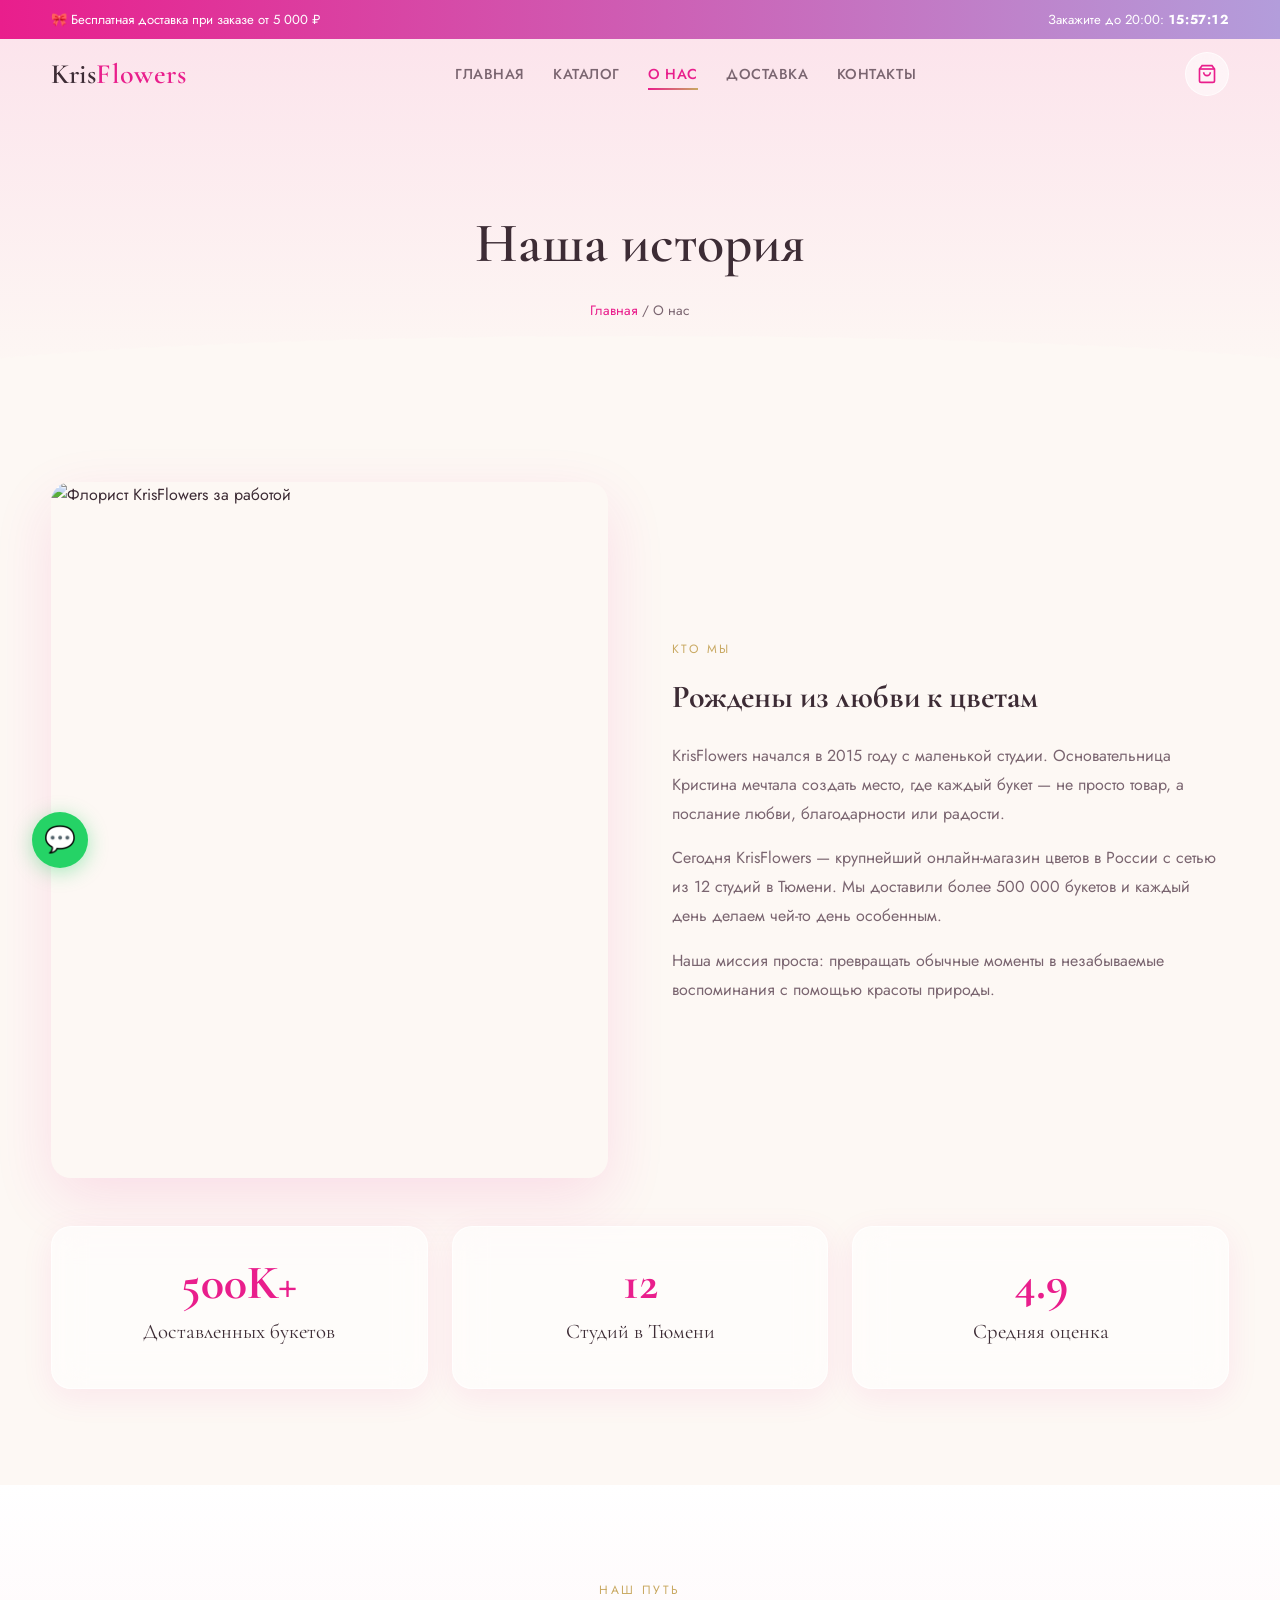
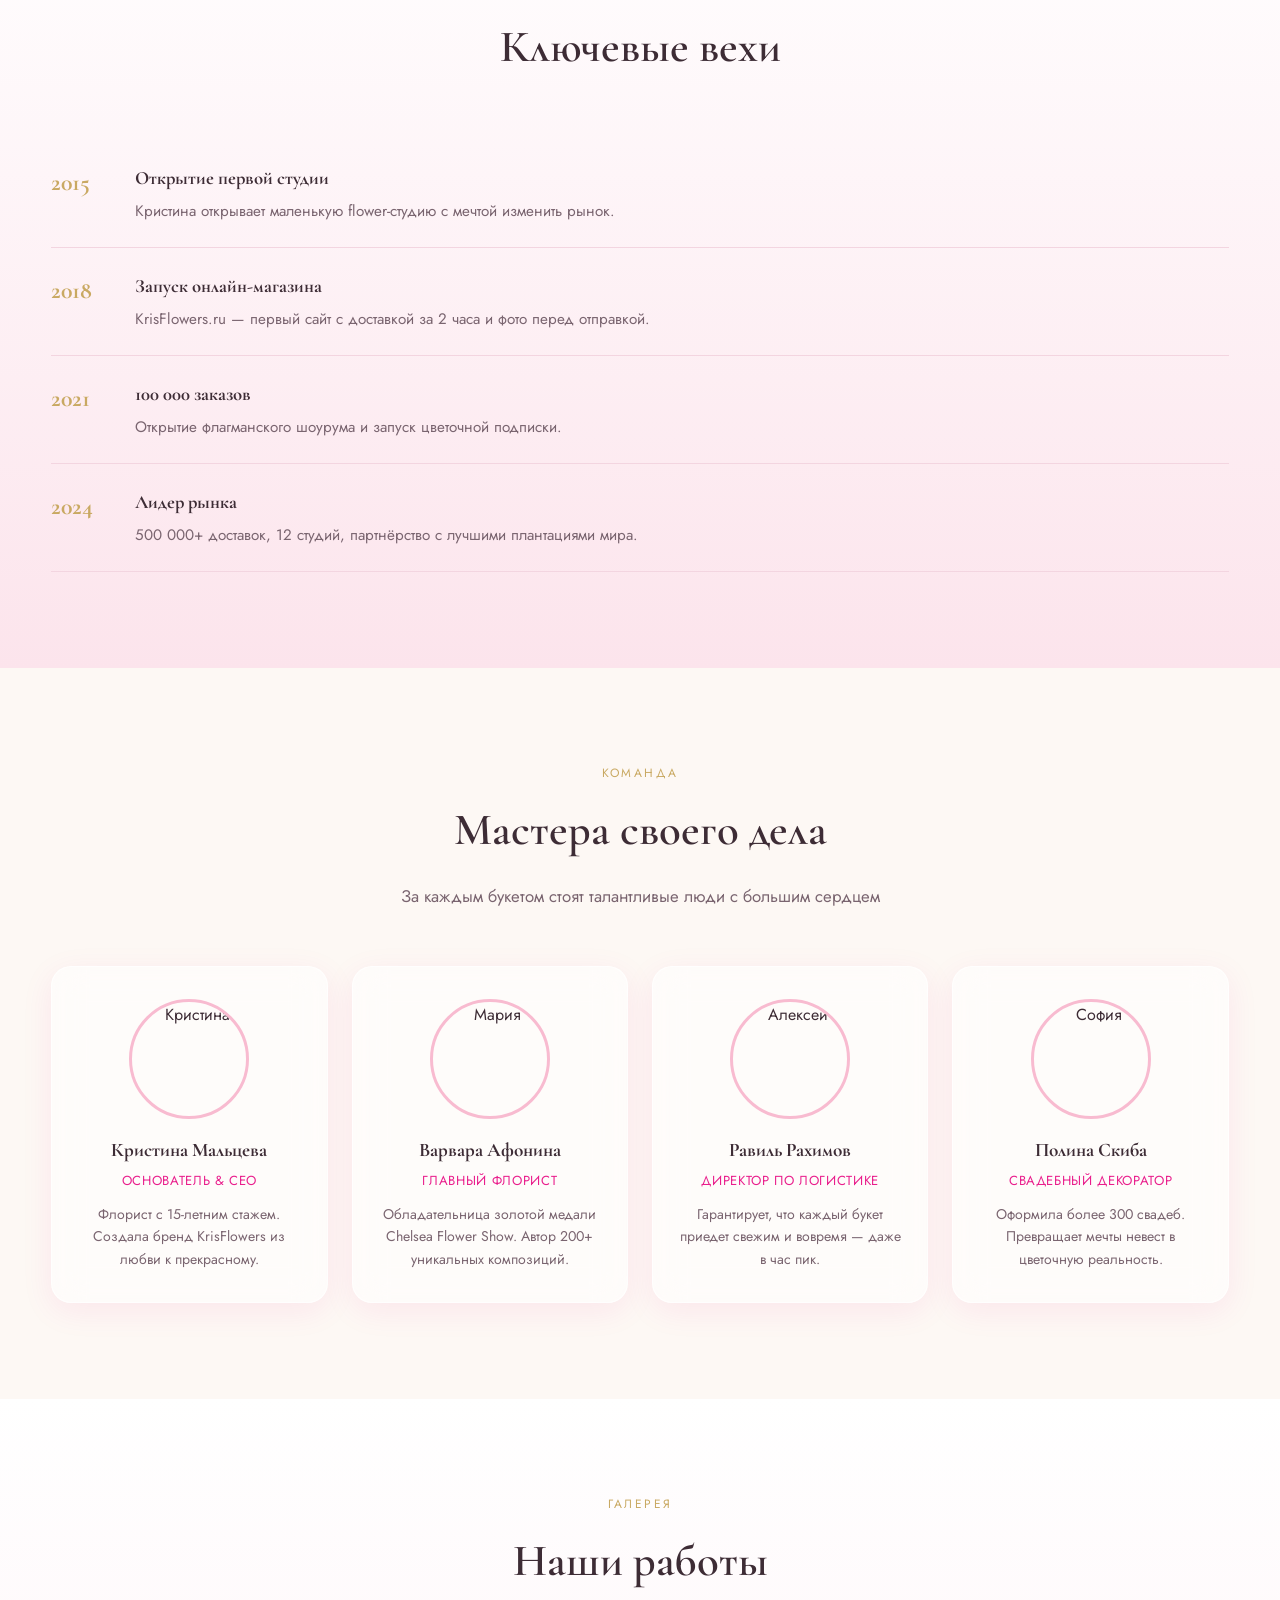
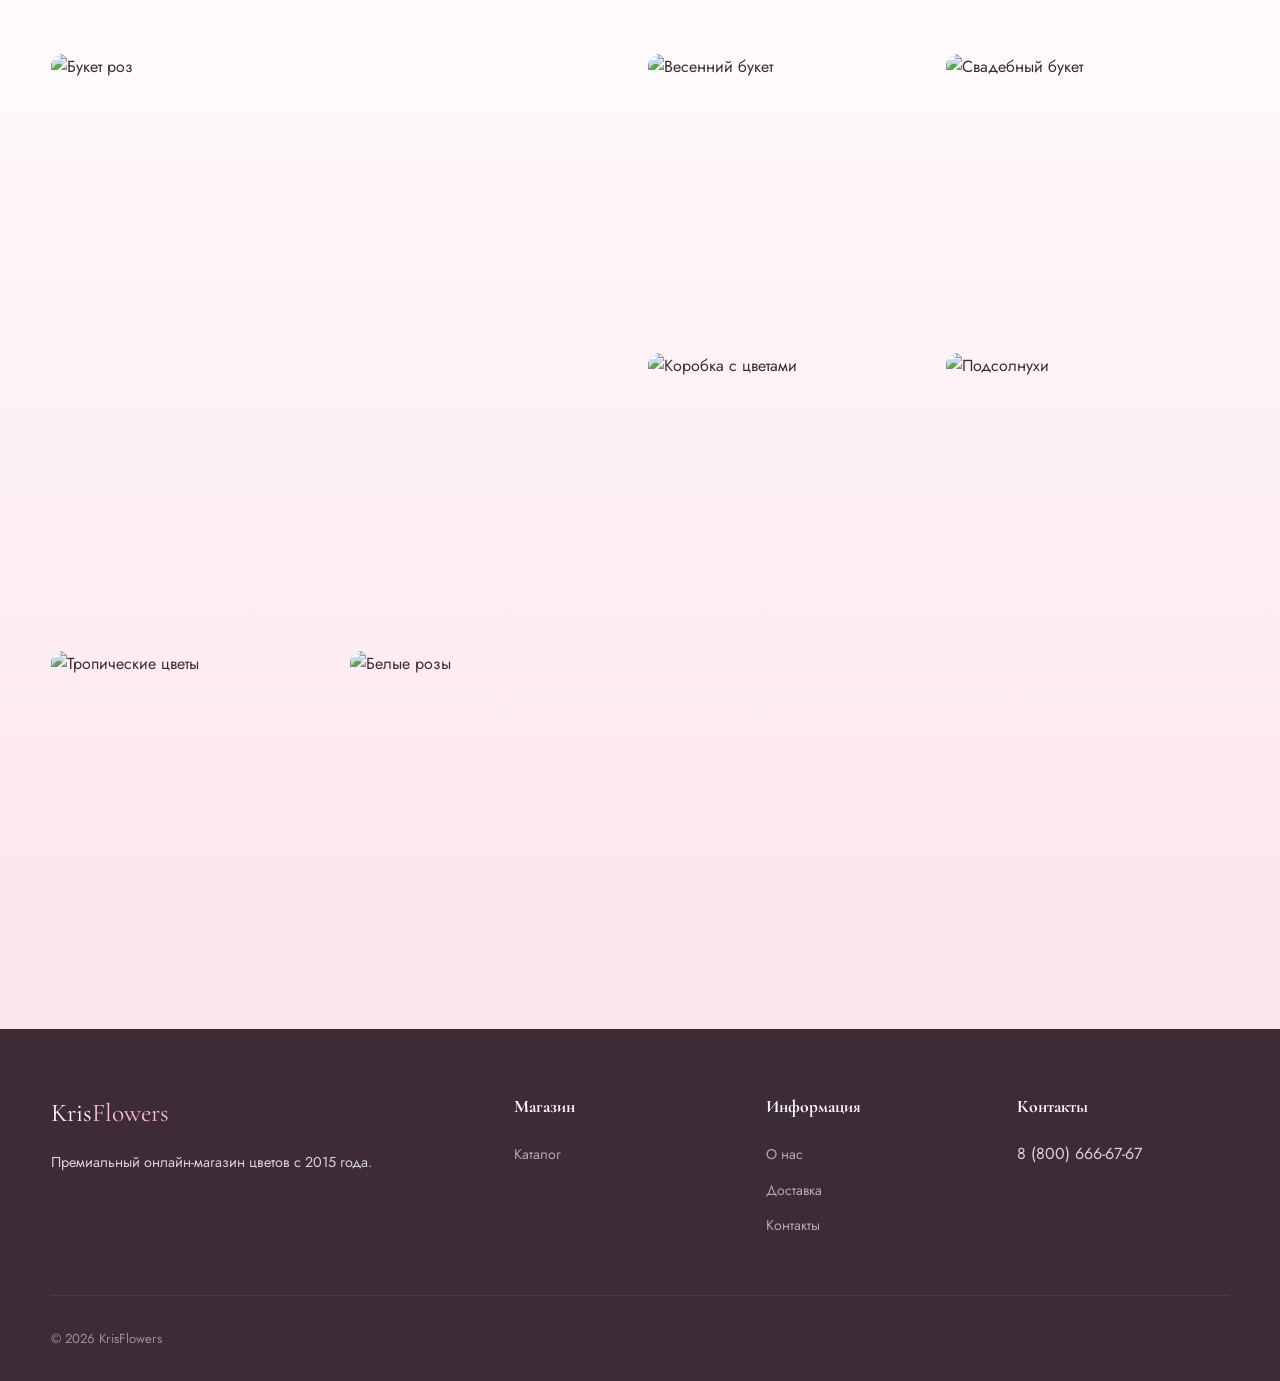
==== about.html @ a966c944 "Add files via upload" ====
<!DOCTYPE html>
<html lang="ru">
<head>
  <meta charset="UTF-8">
  <meta name="viewport" content="width=device-width, initial-scale=1.0">
  <meta name="description" content="О компании KrisFlowers — история, команда флористов, ценности. Лидер рынка цветов с 2015 года.">
  <title>О нас — KrisFlowers</title>
  <link rel="stylesheet" href="css/style.css">
  <link rel="stylesheet" href="css/responsive.css">
  <link rel="stylesheet" href="css/extras.css">
</head>
<body>

  <div class="announcement">
    <div class="container announcement__inner">
      <span>🎀 Бесплатная доставка при заказе от 5 000 ₽</span>
      <span class="announcement__timer">Закажите до 20:00: <strong class="delivery-countdown">--:--:--</strong></span>
    </div>
  </div>

  <header class="header">
    <div class="container header__inner">
      <a href="index.html" class="logo">Kris<span>Flowers</span></a>
      <nav class="nav">
        <a href="index.html" class="nav__link">Главная</a>
        <a href="catalog.html" class="nav__link">Каталог</a>
        <a href="about.html" class="nav__link active">О нас</a>
        <a href="delivery.html" class="nav__link">Доставка</a>
        <a href="contacts.html" class="nav__link">Контакты</a>
      </nav>
      <div class="header__actions">
        <a href="cart.html" class="cart-btn" aria-label="Корзина">
          <svg viewBox="0 0 24 24" stroke-width="2"><path d="M6 2L3 6v14a2 2 0 002 2h14a2 2 0 002-2V6l-3-4z"/><line x1="3" y1="6" x2="21" y2="6"/><path d="M16 10a4 4 0 01-8 0"/></svg>
          <span class="cart-badge" style="display:none">0</span>
        </a>
        <button class="burger" aria-label="Меню"><span></span><span></span><span></span></button>
      </div>
    </div>
  </header>
  <div class="nav-overlay"></div>

  <section class="page-hero">
    <div class="container">
      <h1 class="page-hero__title">Наша история</h1>
      <p class="page-hero__breadcrumb"><a href="index.html">Главная</a> / О нас</p>
    </div>
  </section>

  <section class="section">
    <div class="container">
      <div class="about-grid">
        <div class="about-img reveal">
          <img src="https://images.unsplash.com/photo-1563241527-3004b7be0ffd?w=700&q=80" alt="Флорист KrisFlowers за работой">
        </div>
        <div class="about-text reveal">
          <div class="section__tag">Кто мы</div>
          <h2>Рождены из любви к цветам</h2>
          <p>KrisFlowers начался в 2015 году с маленькой студии. Основательница Кристина мечтала создать место, где каждый букет — не просто товар, а послание любви, благодарности или радости.</p>
          <p>Сегодня KrisFlowers — крупнейший онлайн-магазин цветов в России с сетью из 12 студий в Тюмени. Мы доставили более 500 000 букетов и каждый день делаем чей-то день особенным.</p>
          <p>Наша миссия проста: превращать обычные моменты в незабываемые воспоминания с помощью красоты природы.</p>
        </div>
      </div>

      <div class="values-grid reveal">
        <div class="glass-card value-card">
          <div class="value-card__num">500K+</div>
          <div class="feature-card__title">Доставленных букетов</div>
        </div>
        <div class="glass-card value-card">
          <div class="value-card__num">12</div>
          <div class="feature-card__title">Студий в Тюмени</div>
        </div>
        <div class="glass-card value-card">
          <div class="value-card__num">4.9</div>
          <div class="feature-card__title">Средняя оценка</div>
        </div>
      </div>
    </div>
  </section>

  <section class="section section--alt">
    <div class="container">
      <div class="section__header reveal">
        <div class="section__tag">Наш путь</div>
        <h2 class="section__title">Ключевые вехи</h2>
      </div>
      <div class="timeline reveal">
        <div class="timeline__item">
          <div class="timeline__year">2015</div>
          <div>
            <h3 style="font-family:var(--font-display);margin-bottom:0.3rem">Открытие первой студии</h3>
            <p style="color:var(--text-muted);font-size:0.95rem">Кристина открывает маленькую flower-студию с мечтой изменить рынок.</p>
          </div>
        </div>
        <div class="timeline__item">
          <div class="timeline__year">2018</div>
          <div>
            <h3 style="font-family:var(--font-display);margin-bottom:0.3rem">Запуск онлайн-магазина</h3>
            <p style="color:var(--text-muted);font-size:0.95rem">KrisFlowers.ru — первый сайт с доставкой за 2 часа и фото перед отправкой.</p>
          </div>
        </div>
        <div class="timeline__item">
          <div class="timeline__year">2021</div>
          <div>
            <h3 style="font-family:var(--font-display);margin-bottom:0.3rem">100 000 заказов</h3>
            <p style="color:var(--text-muted);font-size:0.95rem">Открытие флагманского шоурума и запуск цветочной подписки.</p>
          </div>
        </div>
        <div class="timeline__item">
          <div class="timeline__year">2024</div>
          <div>
            <h3 style="font-family:var(--font-display);margin-bottom:0.3rem">Лидер рынка</h3>
            <p style="color:var(--text-muted);font-size:0.95rem">500 000+ доставок, 12 студий, партнёрство с лучшими плантациями мира.</p>
          </div>
        </div>
      </div>
    </div>
  </section>

  <section class="section">
    <div class="container">
      <div class="section__header reveal">
        <div class="section__tag">Команда</div>
        <h2 class="section__title">Мастера своего дела</h2>
        <p class="section__desc">За каждым букетом стоят талантливые люди с большим сердцем</p>
      </div>
      <div class="team-grid">
        <div class="glass-card team-card reveal">
          <img class="team-card__photo" src="https://images.unsplash.com/photo-1580489944761-15a19d654956?w=200&q=80" alt="Кристина">
          <h3 class="team-card__name">Кристина Мальцева</h3>
          <div class="team-card__role">Основатель & CEO</div>
          <p class="team-card__bio">Флорист с 15-летним стажем. Создала бренд KrisFlowers из любви к прекрасному.</p>
        </div>
        <div class="glass-card team-card reveal reveal-delay-1">
          <img class="team-card__photo" src="https://images.unsplash.com/photo-1573496359142-b8d87734a5a2?w=200&q=80" alt="Мария">
          <h3 class="team-card__name">Варвара Афонина</h3>
          <div class="team-card__role">Главный флорист</div>
          <p class="team-card__bio">Обладательница золотой медали Chelsea Flower Show. Автор 200+ уникальных композиций.</p>
        </div>
        <div class="glass-card team-card reveal reveal-delay-2">
          <img class="team-card__photo" src="https://images.unsplash.com/photo-1472099645785-5658abf4ff4e?w=200&q=80" alt="Алексей">
          <h3 class="team-card__name">Равиль Рахимов</h3>
          <div class="team-card__role">Директор по логистике</div>
          <p class="team-card__bio">Гарантирует, что каждый букет приедет свежим и вовремя — даже в час пик.</p>
        </div>
        <div class="glass-card team-card reveal reveal-delay-3">
          <img class="team-card__photo" src="https://images.unsplash.com/photo-1544005313-94ddf0286df2?w=200&q=80" alt="София">
          <h3 class="team-card__name">Полина Скиба</h3>
          <div class="team-card__role">Свадебный декоратор</div>
          <p class="team-card__bio">Оформила более 300 свадеб. Превращает мечты невест в цветочную реальность.</p>
        </div>
      </div>
    </div>
  </section>

  <section class="section section--alt">
    <div class="container">
      <div class="section__header reveal">
        <div class="section__tag">Галерея</div>
        <h2 class="section__title">Наши работы</h2>
      </div>
      <div class="gallery-grid reveal">
        <img src="https://images.unsplash.com/photo-1518895949257-7621c3c786d7?w=600&q=80" alt="Букет роз">
        <img src="https://images.unsplash.com/photo-1490750967868-88aa4486c946?w=400&q=80" alt="Весенний букет">
        <img src="https://images.unsplash.com/photo-1526047932273-341f2a7631f9?w=400&q=80" alt="Свадебный букет">
        <img src="https://images.unsplash.com/photo-1582794543139-344688ee618?w=400&q=80" alt="Коробка с цветами">
        <img src="https://images.unsplash.com/photo-1455659817273-f96807779a8a?w=400&q=80" alt="Подсолнухи">
        <img src="https://images.unsplash.com/photo-15086165123-006137e3d715?w=400&q=80" alt="Тропические цветы">
        <img src="https://images.unsplash.com/photo-1487073188919-f3bca44ee1f9?w=400&q=80" alt="Белые розы">
      </div>
    </div>
  </section>

  <footer class="footer">
    <div class="container">
      <div class="footer__grid">
        <div>
          <div class="footer__logo">Kris<span>Flowers</span></div>
          <p class="footer__desc">Премиальный онлайн-магазин цветов с 2015 года.</p>
        </div>
        <div>
          <h4 class="footer__title">Магазин</h4>
          <ul class="footer__links">
            <li><a href="catalog.html">Каталог</a></li>
          </ul>
        </div>
        <div>
          <h4 class="footer__title">Информация</h4>
          <ul class="footer__links">
            <li><a href="about.html">О нас</a></li>
            <li><a href="delivery.html">Доставка</a></li>
            <li><a href="contacts.html">Контакты</a></li>
          </ul>
        </div>
        <div>
          <h4 class="footer__title">Контакты</h4>
          <ul class="footer__links">
            <li>8 (800) 666-67-67</li>
          </ul>
        </div>
      </div>
      <div class="footer__bottom">
        <span>© 2026 KrisFlowers</span>
      </div>
    </div>
  </footer>

  <a href="https://wa.me/78005553535" class="whatsapp-float" aria-label="WhatsApp">💬</a>

  <script src="js/products.js"></script>
  <script src="js/main.js"></script>
</body>
</html>
---- css/style.css ----
/* KrisFlowers — Luxury Flower Boutique */
@import url('https://fonts.googleapis.com/css2?family=Cormorant+Garamond:ital,wght@0,400;0,500;0,600;0,700;1,400&family=Jost:wght@300;400;500;600&display=swap');

:root {
  --pink-soft: #fce4ec;
  --pink: #f8bbd0;
  --pink-deep: #e91e8c;
  --pink-muted: #f3d5e0;
  --cream: #fdf8f4;
  --white: #ffffff;
  --lilac: #e8dff5;
  --lilac-deep: #b39ddb;
  --gold: #c9a962;
  --gold-light: #e8d5a3;
  --text: #3d2c35;
  --text-muted: #7a6570;
  --glass: rgba(255, 255, 255, 0.55);
  --glass-border: rgba(255, 255, 255, 0.7);
  --shadow: 0 8px 32px rgba(233, 30, 140, 0.08);
  --shadow-lg: 0 20px 60px rgba(233, 30, 140, 0.12);
  --radius: 20px;
  --radius-sm: 12px;
  --transition: 0.4s cubic-bezier(0.4, 0, 0.2, 1);
  --font-display: 'Cormorant Garamond', Georgia, serif;
  --font-body: 'Jost', sans-serif;
}

*, *::before, *::after { box-sizing: border-box; margin: 0; padding: 0; }

html {
  scroll-behavior: smooth;
  font-size: 16px;
}

body {
  font-family: var(--font-body);
  color: var(--text);
  background: var(--cream);
  line-height: 1.6;
  overflow-x: hidden;
}

img { max-width: 100%; display: block; }
a { text-decoration: none; color: inherit; transition: color var(--transition); }
ul { list-style: none; }
button, input, select, textarea { font-family: inherit; }

.container {
  width: min(1200px, 92vw);
  margin: 0 auto;
}

/* ── Header ── */
.header {
  position: fixed;
  top: 0; left: 0; right: 0;
  z-index: 1000;
  padding: 1rem 0;
  transition: background var(--transition), box-shadow var(--transition), padding var(--transition);
}

.header.scrolled {
  background: rgba(253, 248, 244, 0.92);
  backdrop-filter: blur(20px);
  box-shadow: var(--shadow);
  padding: 0.6rem 0;
}

.header__inner {
  display: flex;
  align-items: center;
  justify-content: space-between;
  gap: 2rem;
}

.logo {
  font-family: var(--font-display);
  font-size: 1.75rem;
  font-weight: 600;
  letter-spacing: 0.02em;
  color: var(--text);
}

.logo span { color: var(--pink-deep); }

.nav { display: flex; align-items: center; gap: 1.75rem; }

.nav__link {
  font-size: 0.9rem;
  font-weight: 500;
  letter-spacing: 0.04em;
  text-transform: uppercase;
  color: var(--text-muted);
  position: relative;
}

.nav__link::after {
  content: '';
  position: absolute;
  bottom: -4px; left: 0;
  width: 0; height: 2px;
  background: linear-gradient(90deg, var(--pink-deep), var(--gold));
  transition: width var(--transition);
}

.nav__link:hover,
.nav__link.active { color: var(--pink-deep); }
.nav__link:hover::after,
.nav__link.active::after { width: 100%; }

.header__actions { display: flex; align-items: center; gap: 1rem; }

.cart-btn {
  position: relative;
  background: var(--glass);
  border: 1px solid var(--glass-border);
  border-radius: 50%;
  width: 44px; height: 44px;
  display: flex; align-items: center; justify-content: center;
  cursor: pointer;
  backdrop-filter: blur(10px);
  transition: transform var(--transition), box-shadow var(--transition);
}

.cart-btn:hover { transform: scale(1.08); box-shadow: var(--shadow); }

.cart-btn svg { width: 20px; height: 20px; stroke: var(--pink-deep); fill: none; }

.cart-badge {
  position: absolute;
  top: -4px; right: -4px;
  background: linear-gradient(135deg, var(--pink-deep), var(--lilac-deep));
  color: white;
  font-size: 0.65rem;
  font-weight: 600;
  width: 18px; height: 18px;
  border-radius: 50%;
  display: flex; align-items: center; justify-content: center;
}

.burger {
  display: none;
  flex-direction: column;
  gap: 5px;
  background: none;
  border: none;
  cursor: pointer;
  padding: 4px;
}

.burger span {
  display: block;
  width: 24px; height: 2px;
  background: var(--text);
  transition: var(--transition);
}

/* ── Buttons ── */
.btn {
  display: inline-flex;
  align-items: center;
  justify-content: center;
  gap: 0.5rem;
  padding: 0.9rem 2rem;
  border-radius: 50px;
  font-size: 0.85rem;
  font-weight: 500;
  letter-spacing: 0.06em;
  text-transform: uppercase;
  border: none;
  cursor: pointer;
  transition: all var(--transition);
}

.btn--primary {
  background: linear-gradient(135deg, var(--pink-deep), #d4147a);
  color: white;
  box-shadow: 0 4px 20px rgba(233, 30, 140, 0.35);
}

.btn--primary:hover {
  transform: translateY(-2px);
  box-shadow: 0 8px 30px rgba(233, 30, 140, 0.45);
}

.btn--outline {
  background: transparent;
  border: 2px solid var(--pink-deep);
  color: var(--pink-deep);
}

.btn--outline:hover {
  background: var(--pink-deep);
  color: white;
}

.btn--gold {
  background: linear-gradient(135deg, var(--gold), var(--gold-light));
  color: var(--text);
  box-shadow: 0 4px 20px rgba(201, 169, 98, 0.3);
}

.btn--glass {
  background: var(--glass);
  border: 1px solid var(--glass-border);
  backdrop-filter: blur(12px);
  color: var(--text);
}

.btn--sm { padding: 0.6rem 1.4rem; font-size: 0.78rem; }

/* ── Hero ── */
.hero {
  position: relative;
  min-height: 100vh;
  display: flex;
  align-items: center;
  overflow: hidden;
}

.hero__bg {
  position: absolute;
  inset: 0;
  background: url('https://images.unsplash.com/photo-1490750967868-88aa4486c946?w=1920&q=80') center/cover no-repeat;
}

.hero__overlay {
  position: absolute;
  inset: 0;
  background: linear-gradient(135deg,
    rgba(253, 248, 244, 0.92) 0%,
    rgba(252, 228, 236, 0.75) 40%,
    rgba(232, 223, 245, 0.6) 100%);
}

.hero__content {
  position: relative;
  z-index: 2;
  padding: 8rem 0 4rem;
  max-width: 640px;
}

.hero__tag {
  display: inline-block;
  padding: 0.4rem 1.2rem;
  background: var(--glass);
  border: 1px solid var(--glass-border);
  border-radius: 50px;
  font-size: 0.75rem;
  letter-spacing: 0.15em;
  text-transform: uppercase;
  color: var(--pink-deep);
  margin-bottom: 1.5rem;
  backdrop-filter: blur(10px);
  animation: fadeUp 0.8s ease both;
}

.hero__title {
  font-family: var(--font-display);
  font-size: clamp(2.8rem, 6vw, 4.5rem);
  font-weight: 600;
  line-height: 1.1;
  margin-bottom: 1.5rem;
  animation: fadeUp 0.8s 0.15s ease both;
}

.hero__title em {
  font-style: italic;
  color: var(--pink-deep);
}

.hero__text {
  font-size: 1.1rem;
  color: var(--text-muted);
  margin-bottom: 2.5rem;
  max-width: 480px;
  animation: fadeUp 0.8s 0.3s ease both;
}

.hero__actions {
  display: flex;
  flex-wrap: wrap;
  gap: 1rem;
  animation: fadeUp 0.8s 0.45s ease both;
}

.hero__stats {
  display: flex;
  gap: 3rem;
  margin-top: 4rem;
  animation: fadeUp 0.8s 0.6s ease both;
}

.stat__number {
  font-family: var(--font-display);
  font-size: 2.5rem;
  font-weight: 700;
  color: var(--pink-deep);
  line-height: 1;
}

.stat__label {
  font-size: 0.8rem;
  color: var(--text-muted);
  margin-top: 0.3rem;
  letter-spacing: 0.05em;
}

/* Floating petals */
.petals { position: absolute; inset: 0; pointer-events: none; overflow: hidden; z-index: 1; }

.petal {
  position: absolute;
  width: 20px; height: 20px;
  background: radial-gradient(ellipse, var(--pink) 0%, transparent 70%);
  border-radius: 50% 0 50% 50%;
  opacity: 0.5;
  animation: floatPetal linear infinite;
}

/* ── Sections ── */
.section { padding: 6rem 0; position: relative; }

.section--alt { background: linear-gradient(180deg, var(--white) 0%, var(--pink-soft) 100%); }

.section__header {
  text-align: center;
  max-width: 600px;
  margin: 0 auto 3.5rem;
}

.section__tag {
  font-size: 0.75rem;
  letter-spacing: 0.2em;
  text-transform: uppercase;
  color: var(--gold);
  margin-bottom: 0.75rem;
}

.section__title {
  font-family: var(--font-display);
  font-size: clamp(2rem, 4vw, 2.8rem);
  font-weight: 600;
  margin-bottom: 1rem;
}

.section__desc { color: var(--text-muted); font-size: 1.05rem; }

/* ── Glass Cards ── */
.glass-card {
  background: var(--glass);
  border: 1px solid var(--glass-border);
  border-radius: var(--radius);
  backdrop-filter: blur(16px);
  box-shadow: var(--shadow);
  transition: transform var(--transition), box-shadow var(--transition);
}

.glass-card:hover {
  transform: translateY(-6px);
  box-shadow: var(--shadow-lg);
}

/* ── Product Cards ── */
.products-grid {
  display: grid;
  grid-template-columns: repeat(auto-fill, minmax(260px, 1fr));
  gap: 1.75rem;
}

.product-card {
  overflow: hidden;
  cursor: pointer;
}

.product-card__img-wrap {
  position: relative;
  aspect-ratio: 4/5;
  overflow: hidden;
  border-radius: var(--radius) var(--radius) 0 0;
}

.product-card__img {
  width: 100%; height: 100%;
  object-fit: cover;
  transition: transform 0.6s ease;
}

.product-card:hover .product-card__img { transform: scale(1.08); }

.product-card__badge {
  position: absolute;
  top: 1rem; left: 1rem;
  padding: 0.3rem 0.8rem;
  background: linear-gradient(135deg, var(--gold), var(--gold-light));
  color: var(--text);
  font-size: 0.7rem;
  font-weight: 600;
  letter-spacing: 0.05em;
  text-transform: uppercase;
  border-radius: 50px;
}

.product-card__quick {
  position: absolute;
  bottom: 1rem; right: 1rem;
  opacity: 0;
  transform: translateY(10px);
  transition: all var(--transition);
}

.product-card:hover .product-card__quick { opacity: 1; transform: translateY(0); }

.product-card__body { padding: 1.25rem 1.5rem 1.5rem; }

.product-card__category {
  font-size: 0.72rem;
  letter-spacing: 0.1em;
  text-transform: uppercase;
  color: var(--lilac-deep);
  margin-bottom: 0.4rem;
}

.product-card__name {
  font-family: var(--font-display);
  font-size: 1.25rem;
  font-weight: 600;
  margin-bottom: 0.5rem;
}

.product-card__footer {
  display: flex;
  align-items: center;
  justify-content: space-between;
}

.product-card__price {
  font-family: var(--font-display);
  font-size: 1.3rem;
  font-weight: 700;
  color: var(--pink-deep);
}

.product-card__price small { font-size: 0.85rem; font-weight: 400; }

.add-btn {
  width: 40px; height: 40px;
  border-radius: 50%;
  border: none;
  background: linear-gradient(135deg, var(--pink-deep), var(--lilac-deep));
  color: white;
  font-size: 1.2rem;
  cursor: pointer;
  display: flex; align-items: center; justify-content: center;
  transition: transform var(--transition);
}

.add-btn:hover { transform: scale(1.15) rotate(90deg); }

/* ── Features ── */
.features-grid {
  display: grid;
  grid-template-columns: repeat(auto-fit, minmax(240px, 1fr));
  gap: 1.5rem;
}

.feature-card { padding: 2rem; text-align: center; }

.feature-card__icon {
  width: 56px; height: 56px;
  margin: 0 auto 1.25rem;
  background: linear-gradient(135deg, var(--pink-soft), var(--lilac));
  border-radius: 50%;
  display: flex; align-items: center; justify-content: center;
  font-size: 1.5rem;
}

.feature-card__title {
  font-family: var(--font-display);
  font-size: 1.3rem;
  margin-bottom: 0.5rem;
}

.feature-card__text { font-size: 0.9rem; color: var(--text-muted); }

/* ── Promotions ── */
.promo-grid {
  display: grid;
  grid-template-columns: repeat(auto-fit, minmax(300px, 1fr));
  gap: 1.5rem;
}

.promo-card {
  position: relative;
  border-radius: var(--radius);
  overflow: hidden;
  min-height: 280px;
  display: flex;
  flex-direction: column;
  justify-content: flex-end;
  padding: 2rem;
}

.promo-card__bg {
  position: absolute;
  inset: 0;
  background-size: cover;
  background-position: center;
  transition: transform 0.6s ease;
}

.promo-card:hover .promo-card__bg { transform: scale(1.05); }

.promo-card__overlay {
  position: absolute;
  inset: 0;
  background: linear-gradient(to top, rgba(61, 44, 53, 0.85) 0%, transparent 60%);
}

.promo-card__content { position: relative; z-index: 1; color: white; }

.promo-card__discount {
  font-family: var(--font-display);
  font-size: 2.5rem;
  font-weight: 700;
  color: var(--gold-light);
}

.promo-card__title {
  font-family: var(--font-display);
  font-size: 1.5rem;
  margin: 0.5rem 0;
}

.promo-card__code {
  display: inline-block;
  margin-top: 0.75rem;
  padding: 0.4rem 1rem;
  background: rgba(255,255,255,0.2);
  border: 1px dashed rgba(255,255,255,0.5);
  border-radius: 8px;
  font-size: 0.85rem;
  letter-spacing: 0.1em;
}

/* ── Reviews ── */
.reviews-grid {
  display: grid;
  grid-template-columns: repeat(auto-fit, minmax(320px, 1fr));
  gap: 1.5rem;
}

.review-card { padding: 2rem; }

.review-card__stars { color: var(--gold); font-size: 1rem; margin-bottom: 1rem; letter-spacing: 2px; }

.review-card__text {
  font-family: var(--font-display);
  font-size: 1.15rem;
  font-style: italic;
  line-height: 1.7;
  margin-bottom: 1.5rem;
  color: var(--text);
}

.review-card__author {
  display: flex;
  align-items: center;
  gap: 1rem;
}

.review-card__avatar {
  width: 48px; height: 48px;
  border-radius: 50%;
  object-fit: cover;
  border: 2px solid var(--pink);
}

.review-card__name { font-weight: 600; font-size: 0.95rem; }
.review-card__date { font-size: 0.8rem; color: var(--text-muted); }

/* ── CTA Banner ── */
.cta-banner {
  background: linear-gradient(135deg, var(--pink-deep), var(--lilac-deep));
  border-radius: var(--radius);
  padding: 4rem 3rem;
  text-align: center;
  color: white;
  position: relative;
  overflow: hidden;
}

.cta-banner::before {
  content: '🌸';
  position: absolute;
  font-size: 8rem;
  opacity: 0.1;
  top: -1rem; right: 2rem;
}

.cta-banner__title {
  font-family: var(--font-display);
  font-size: clamp(1.8rem, 3vw, 2.5rem);
  margin-bottom: 1rem;
}

.cta-banner__text { opacity: 0.9; margin-bottom: 2rem; max-width: 500px; margin-inline: auto; }

/* ── Footer ── */
.footer {
  background: var(--text);
  color: rgba(255,255,255,0.8);
  padding: 4rem 0 2rem;
}

.footer__grid {
  display: grid;
  grid-template-columns: 2fr 1fr 1fr 1fr;
  gap: 2.5rem;
  margin-bottom: 3rem;
}

.footer__logo {
  font-family: var(--font-display);
  font-size: 1.6rem;
  color: white;
  margin-bottom: 1rem;
}

.footer__logo span { color: var(--pink); }

.footer__desc { font-size: 0.9rem; line-height: 1.7; margin-bottom: 1.5rem; }

.social-links { display: flex; gap: 0.75rem; }

.social-link {
  width: 40px; height: 40px;
  border-radius: 50%;
  background: rgba(255,255,255,0.1);
  display: flex; align-items: center; justify-content: center;
  transition: background var(--transition), transform var(--transition);
  font-size: 0.85rem;
}

.social-link:hover { background: var(--pink-deep); transform: translateY(-3px); }

.footer__title {
  font-family: var(--font-display);
  font-size: 1.1rem;
  color: white;
  margin-bottom: 1.25rem;
}

.footer__links li { margin-bottom: 0.6rem; }

.footer__links a {
  font-size: 0.88rem;
  opacity: 0.75;
  transition: opacity var(--transition), color var(--transition);
}

.footer__links a:hover { opacity: 1; color: var(--pink); }

.footer__bottom {
  border-top: 1px solid rgba(255,255,255,0.1);
  padding-top: 2rem;
  display: flex;
  justify-content: space-between;
  align-items: center;
  font-size: 0.82rem;
  opacity: 0.6;
}

/* ── Page Hero (inner pages) ── */
.page-hero {
  padding: 10rem 0 4rem;
  text-align: center;
  background: linear-gradient(180deg, var(--pink-soft) 0%, var(--cream) 100%);
  position: relative;
  overflow: hidden;
}

.page-hero::after {
  content: '';
  position: absolute;
  bottom: -50px; left: 50%;
  transform: translateX(-50%);
  width: 120%; height: 100px;
  background: var(--cream);
  border-radius: 50% 50% 0 0;
}

.page-hero__title {
  font-family: var(--font-display);
  font-size: clamp(2.2rem, 5vw, 3.5rem);
  font-weight: 600;
  position: relative;
  z-index: 1;
}

.page-hero__breadcrumb {
  margin-top: 0.75rem;
  font-size: 0.85rem;
  color: var(--text-muted);
  position: relative;
  z-index: 1;
}

.page-hero__breadcrumb a { color: var(--pink-deep); }

/* ── Catalog Filters ── */
.catalog-toolbar {
  display: flex;
  flex-wrap: wrap;
  gap: 1rem;
  align-items: center;
  justify-content: space-between;
  margin-bottom: 2.5rem;
}

.filter-tabs {
  display: flex;
  flex-wrap: wrap;
  gap: 0.5rem;
}

.filter-tab {
  padding: 0.5rem 1.2rem;
  border-radius: 50px;
  border: 1px solid var(--pink-muted);
  background: white;
  font-size: 0.82rem;
  cursor: pointer;
  transition: all var(--transition);
  color: var(--text-muted);
}

.filter-tab:hover,
.filter-tab.active {
  background: var(--pink-deep);
  border-color: var(--pink-deep);
  color: white;
}

.search-box {
  position: relative;
  flex: 0 1 280px;
}

.search-box input {
  width: 100%;
  padding: 0.65rem 1rem 0.65rem 2.5rem;
  border: 1px solid var(--pink-muted);
  border-radius: 50px;
  background: white;
  font-size: 0.9rem;
  outline: none;
  transition: border-color var(--transition);
}

.search-box input:focus { border-color: var(--pink-deep); }

.search-box svg {
  position: absolute;
  left: 1rem; top: 50%;
  transform: translateY(-50%);
  width: 16px; height: 16px;
  stroke: var(--text-muted);
  fill: none;
}

/* ── Modal (Quick View) ── */
.modal-overlay {
  position: fixed;
  inset: 0;
  background: rgba(61, 44, 53, 0.5);
  backdrop-filter: blur(6px);
  z-index: 2000;
  display: flex;
  align-items: center;
  justify-content: center;
  padding: 1rem;
  opacity: 0;
  visibility: hidden;
  transition: all var(--transition);
}

.modal-overlay.active { opacity: 1; visibility: visible; }

.modal {
  background: white;
  border-radius: var(--radius);
  max-width: 800px;
  width: 100%;
  max-height: 90vh;
  overflow-y: auto;
  display: grid;
  grid-template-columns: 1fr 1fr;
  transform: scale(0.9) translateY(20px);
  transition: transform var(--transition);
}

.modal-overlay.active .modal { transform: scale(1) translateY(0); }

.modal__img { aspect-ratio: 1; object-fit: cover; border-radius: var(--radius) 0 0 var(--radius); }

.modal__body { padding: 2.5rem; display: flex; flex-direction: column; justify-content: center; }

.modal__close {
  position: absolute;
  top: 1rem; right: 1rem;
  width: 36px; height: 36px;
  border-radius: 50%;
  border: none;
  background: white;
  cursor: pointer;
  font-size: 1.2rem;
  box-shadow: var(--shadow);
  z-index: 10;
}

.modal__category {
  font-size: 0.75rem;
  letter-spacing: 0.12em;
  text-transform: uppercase;
  color: var(--lilac-deep);
  margin-bottom: 0.5rem;
}

.modal__title {
  font-family: var(--font-display);
  font-size: 2rem;
  margin-bottom: 1rem;
}

.modal__desc { color: var(--text-muted); margin-bottom: 1.5rem; line-height: 1.7; }

.modal__price {
  font-family: var(--font-display);
  font-size: 2rem;
  color: var(--pink-deep);
  margin-bottom: 1.5rem;
}

/* ── About Page ── */
.about-grid {
  display: grid;
  grid-template-columns: 1fr 1fr;
  gap: 4rem;
  align-items: center;
}

.about-img {
  border-radius: var(--radius);
  overflow: hidden;
  box-shadow: var(--shadow-lg);
}

.about-img img { width: 100%; aspect-ratio: 4/5; object-fit: cover; }

.about-text h2 {
  font-family: var(--font-display);
  font-size: 2rem;
  margin-bottom: 1.25rem;
}

.about-text p { color: var(--text-muted); margin-bottom: 1rem; line-height: 1.8; }

.timeline { margin-top: 3rem; }

.timeline__item {
  display: flex;
  gap: 1.5rem;
  padding: 1.5rem 0;
  border-bottom: 1px solid var(--pink-muted);
}

.timeline__year {
  font-family: var(--font-display);
  font-size: 1.5rem;
  font-weight: 700;
  color: var(--gold);
  min-width: 60px;
}

.gallery-grid {
  display: grid;
  grid-template-columns: repeat(4, 1fr);
  gap: 1rem;
}

.gallery-grid img {
  border-radius: var(--radius-sm);
  aspect-ratio: 1;
  object-fit: cover;
  transition: transform var(--transition);
}

.gallery-grid img:hover { transform: scale(1.03); }

.gallery-grid img:first-child { grid-row: span 2; grid-column: span 2; }

/* ── Delivery Page ── */
.delivery-grid {
  display: grid;
  grid-template-columns: 1fr 1fr;
  gap: 3rem;
}

.delivery-info { display: flex; flex-direction: column; gap: 1.5rem; }

.delivery-item {
  display: flex;
  gap: 1.25rem;
  padding: 1.5rem;
}

.delivery-item__icon {
  width: 48px; height: 48px;
  background: linear-gradient(135deg, var(--pink-soft), var(--lilac));
  border-radius: 50%;
  display: flex; align-items: center; justify-content: center;
  font-size: 1.3rem;
  flex-shrink: 0;
}

.delivery-item__title {
  font-family: var(--font-display);
  font-size: 1.15rem;
  margin-bottom: 0.3rem;
}

.delivery-item__text { font-size: 0.9rem; color: var(--text-muted); }

.delivery-map {
  border-radius: var(--radius);
  overflow: hidden;
  min-height: 400px;
  box-shadow: var(--shadow);
}

.delivery-map iframe { width: 100%; height: 100%; min-height: 400px; border: none; }

.time-slots {
  display: grid;
  grid-template-columns: repeat(auto-fill, minmax(140px, 1fr));
  gap: 0.75rem;
  margin-top: 1rem;
}

.time-slot {
  padding: 0.75rem;
  text-align: center;
  border: 1px solid var(--pink-muted);
  border-radius: var(--radius-sm);
  font-size: 0.85rem;
  cursor: pointer;
  transition: all var(--transition);
}

.time-slot:hover,
.time-slot.selected {
  background: var(--pink-deep);
  border-color: var(--pink-deep);
  color: white;
}

/* ── Contacts ── */
.contacts-grid {
  display: grid;
  grid-template-columns: 1fr 1.2fr;
  gap: 3rem;
}

.contact-info { display: flex; flex-direction: column; gap: 1.5rem; }

.contact-item {
  display: flex;
  gap: 1rem;
  align-items: flex-start;
  padding: 1.25rem;
}

.contact-item__icon {
  width: 44px; height: 44px;
  background: linear-gradient(135deg, var(--pink-soft), var(--lilac));
  border-radius: 50%;
  display: flex; align-items: center; justify-content: center;
  flex-shrink: 0;
}

.contact-form { padding: 2.5rem; }

.form-group { margin-bottom: 1.25rem; }

.form-group label {
  display: block;
  font-size: 0.82rem;
  font-weight: 500;
  letter-spacing: 0.05em;
  text-transform: uppercase;
  margin-bottom: 0.5rem;
  color: var(--text-muted);
}

.form-group input,
.form-group select,
.form-group textarea {
  width: 100%;
  padding: 0.85rem 1.1rem;
  border: 1px solid var(--pink-muted);
  border-radius: var(--radius-sm);
  background: white;
  font-size: 0.95rem;
  outline: none;
  transition: border-color var(--transition), box-shadow var(--transition);
}

.form-group input:focus,
.form-group select:focus,
.form-group textarea:focus {
  border-color: var(--pink-deep);
  box-shadow: 0 0 0 3px rgba(233, 30, 140, 0.1);
}

.form-group textarea { resize: vertical; min-height: 120px; }

.form-row { display: grid; grid-template-columns: 1fr 1fr; gap: 1rem; }

/* ── Cart ── */
.cart-layout {
  display: grid;
  grid-template-columns: 1fr 380px;
  gap: 2.5rem;
  align-items: start;
}

.cart-items { display: flex; flex-direction: column; gap: 1rem; }

.cart-item {
  display: flex;
  gap: 1.25rem;
  padding: 1.25rem;
  align-items: center;
}

.cart-item__img {
  width: 90px; height: 90px;
  border-radius: var(--radius-sm);
  object-fit: cover;
  flex-shrink: 0;
}

.cart-item__info { flex: 1; }

.cart-item__name {
  font-family: var(--font-display);
  font-size: 1.15rem;
  margin-bottom: 0.25rem;
}

.cart-item__price { color: var(--pink-deep); font-weight: 600; }

.qty-control {
  display: flex;
  align-items: center;
  gap: 0.5rem;
  margin-top: 0.5rem;
}

.qty-btn {
  width: 32px; height: 32px;
  border-radius: 50%;
  border: 1px solid var(--pink-muted);
  background: white;
  cursor: pointer;
  font-size: 1rem;
  display: flex; align-items: center; justify-content: center;
  transition: all var(--transition);
}

.qty-btn:hover { background: var(--pink-soft); border-color: var(--pink-deep); }

.qty-value { min-width: 24px; text-align: center; font-weight: 600; }

.cart-item__remove {
  background: none;
  border: none;
  color: var(--text-muted);
  cursor: pointer;
  font-size: 0.85rem;
  transition: color var(--transition);
  padding: 0.5rem;
}

.cart-item__remove:hover { color: var(--pink-deep); }

.cart-summary { padding: 2rem; position: sticky; top: 100px; }

.cart-summary__row {
  display: flex;
  justify-content: space-between;
  padding: 0.75rem 0;
  font-size: 0.95rem;
}

.cart-summary__row--total {
  border-top: 2px solid var(--pink-muted);
  margin-top: 0.5rem;
  padding-top: 1rem;
  font-family: var(--font-display);
  font-size: 1.4rem;
  font-weight: 700;
}

.cart-summary__row--total span:last-child { color: var(--pink-deep); }

.cart-empty {
  text-align: center;
  padding: 4rem 2rem;
}

.cart-empty__icon { font-size: 4rem; margin-bottom: 1rem; }

.cart-empty__title {
  font-family: var(--font-display);
  font-size: 1.8rem;
  margin-bottom: 0.75rem;
}

.promo-input {
  display: flex;
  gap: 0.5rem;
  margin: 1rem 0;
}

.promo-input input { flex: 1; }

/* ── Checkout ── */
.checkout-layout {
  display: grid;
  grid-template-columns: 1.2fr 1fr;
  gap: 2.5rem;
}

.checkout-form { padding: 2.5rem; }

.checkout-summary { padding: 2rem; position: sticky; top: 100px; }

.checkout-item {
  display: flex;
  gap: 1rem;
  padding: 0.75rem 0;
  border-bottom: 1px solid var(--pink-muted);
  font-size: 0.9rem;
}

.checkout-item__img {
  width: 50px; height: 50px;
  border-radius: 8px;
  object-fit: cover;
}

.order-success {
  text-align: center;
  padding: 4rem 2rem;
  max-width: 500px;
  margin: 0 auto;
}

.order-success__icon {
  width: 80px; height: 80px;
  background: linear-gradient(135deg, var(--pink-deep), var(--lilac-deep));
  border-radius: 50%;
  display: flex; align-items: center; justify-content: center;
  margin: 0 auto 1.5rem;
  font-size: 2rem;
  color: white;
}

/* ── Toast ── */
.toast {
  position: fixed;
  bottom: 2rem; right: 2rem;
  background: var(--text);
  color: white;
  padding: 1rem 1.5rem;
  border-radius: var(--radius-sm);
  font-size: 0.9rem;
  z-index: 3000;
  transform: translateY(100px);
  opacity: 0;
  transition: all var(--transition);
  display: flex;
  align-items: center;
  gap: 0.75rem;
}

.toast.show { transform: translateY(0); opacity: 1; }

.toast__icon { font-size: 1.2rem; }

/* ── Reveal animations ── */
.reveal {
  opacity: 0;
  transform: translateY(30px);
  transition: opacity 0.7s ease, transform 0.7s ease;
}

.reveal.visible {
  opacity: 1;
  transform: translateY(0);
}

.reveal-delay-1 { transition-delay: 0.1s; }
.reveal-delay-2 { transition-delay: 0.2s; }
.reveal-delay-3 { transition-delay: 0.3s; }

/* ── Keyframes ── */
@keyframes fadeUp {
  from { opacity: 0; transform: translateY(30px); }
  to { opacity: 1; transform: translateY(0); }
}

@keyframes floatPetal {
  0% { transform: translateY(-10vh) rotate(0deg); opacity: 0; }
  10% { opacity: 0.6; }
  90% { opacity: 0.4; }
  100% { transform: translateY(110vh) rotate(720deg); opacity: 0; }
}

@keyframes pulse {
  0%, 100% { transform: scale(1); }
  50% { transform: scale(1.05); }
}

@keyframes shimmer {
  0% { background-position: -200% center; }
  100% { background-position: 200% center; }
}
---- css/responsive.css ----
/* KrisFlowers — Responsive */

@media (max-width: 1024px) {
  .footer__grid { grid-template-columns: 1fr 1fr; }
  .about-grid { grid-template-columns: 1fr; gap: 2.5rem; }
  .delivery-grid { grid-template-columns: 1fr; }
  .contacts-grid { grid-template-columns: 1fr; }
  .cart-layout { grid-template-columns: 1fr; }
  .checkout-layout { grid-template-columns: 1fr; }
  .checkout-summary { position: static; }
  .cart-summary { position: static; }
  .modal { grid-template-columns: 1fr; }
  .modal__img { border-radius: var(--radius) var(--radius) 0 0; max-height: 300px; }
}

@media (max-width: 768px) {
  .nav {
    position: fixed;
    top: 0; right: -100%;
    width: min(320px, 85vw);
    height: 100vh;
    background: rgba(253, 248, 244, 0.98);
    backdrop-filter: blur(20px);
    flex-direction: column;
    align-items: flex-start;
    padding: 5rem 2rem 2rem;
    gap: 0;
    box-shadow: -10px 0 40px rgba(0,0,0,0.1);
    transition: right var(--transition);
    z-index: 999;
  }

  .nav.open { right: 0; }

  .nav__link {
    width: 100%;
    padding: 1rem 0;
    border-bottom: 1px solid var(--pink-muted);
    font-size: 1rem;
  }

  .burger { display: flex; z-index: 1001; }
  .burger.active span:nth-child(1) { transform: rotate(45deg) translate(5px, 5px); }
  .burger.active span:nth-child(2) { opacity: 0; }
  .burger.active span:nth-child(3) { transform: rotate(-45deg) translate(5px, -5px); }

  .nav-overlay {
    position: fixed;
    inset: 0;
    background: rgba(0,0,0,0.3);
    z-index: 998;
    opacity: 0;
    visibility: hidden;
    transition: all var(--transition);
  }

  .nav-overlay.active { opacity: 1; visibility: visible; }

  .hero__stats { gap: 1.5rem; flex-wrap: wrap; }
  .hero__actions { flex-direction: column; align-items: flex-start; }
  .hero__actions .btn { width: 100%; text-align: center; }

  .section { padding: 4rem 0; }

  .gallery-grid { grid-template-columns: repeat(2, 1fr); }
  .gallery-grid img:first-child { grid-row: span 1; grid-column: span 2; }

  .form-row { grid-template-columns: 1fr; }

  .catalog-toolbar { flex-direction: column; align-items: stretch; }
  .search-box { flex: 1 1 100%; }

  .cart-item { flex-wrap: wrap; }
  .cart-item__img { width: 70px; height: 70px; }

  .footer__grid { grid-template-columns: 1fr; gap: 2rem; }
  .footer__bottom { flex-direction: column; gap: 0.5rem; text-align: center; }

  .page-hero { padding: 8rem 0 3rem; }

  .cta-banner { padding: 3rem 1.5rem; }
}

@media (max-width: 480px) {
  .products-grid { grid-template-columns: 1fr; }
  .promo-grid { grid-template-columns: 1fr; }
  .reviews-grid { grid-template-columns: 1fr; }
  .features-grid { grid-template-columns: 1fr; }

  .hero__title { font-size: 2.4rem; }
  .stat__number { font-size: 2rem; }

  .filter-tabs { overflow-x: auto; flex-wrap: nowrap; padding-bottom: 0.5rem; }
  .filter-tab { white-space: nowrap; flex-shrink: 0; }
}
---- css/extras.css ----
/* KrisFlowers — Extra Components */

.announcement {
  background: linear-gradient(90deg, var(--pink-deep), var(--lilac-deep));
  color: white;
  padding: 0.55rem 0;
  font-size: 0.82rem;
  position: relative;
  z-index: 1001;
}

.announcement__inner {
  display: flex;
  justify-content: space-between;
  align-items: center;
  flex-wrap: wrap;
  gap: 0.5rem;
}

.announcement__timer strong {
  font-variant-numeric: tabular-nums;
  letter-spacing: 0.05em;
}

.header { top: 36px; }
.header.scrolled { top: 0; }

@media (max-width: 768px) {
  .announcement__inner { justify-content: center; text-align: center; }
  .announcement__timer { display: none; }
  .header { top: 32px; }
}

/* Marquee */
.marquee {
  background: white;
  border-block: 1px solid var(--pink-muted);
  padding: 0.85rem 0;
  overflow: hidden;
}

.marquee__track {
  display: flex;
  gap: 3rem;
  animation: marquee 25s linear infinite;
  white-space: nowrap;
}

.marquee__track span {
  font-size: 0.85rem;
  letter-spacing: 0.08em;
  text-transform: uppercase;
  color: var(--text-muted);
  flex-shrink: 0;
}

@keyframes marquee {
  0% { transform: translateX(0); }
  100% { transform: translateX(-50%); }
}

/* Mood Picker */
.mood-picker {
  display: flex;
  flex-wrap: wrap;
  justify-content: center;
  gap: 1rem;
  margin-bottom: 2rem;
}

.mood-btn {
  padding: 1rem 1.75rem;
  border-radius: 50px;
  border: 2px solid var(--pink-muted);
  background: white;
  font-size: 0.95rem;
  cursor: pointer;
  transition: all var(--transition);
  font-family: var(--font-body);
}

.mood-btn:hover,
.mood-btn.active {
  background: linear-gradient(135deg, var(--pink-deep), var(--lilac-deep));
  border-color: transparent;
  color: white;
  transform: translateY(-3px);
  box-shadow: 0 8px 25px rgba(233, 30, 140, 0.3);
}

.mood-result {
  max-width: 600px;
  margin: 0 auto;
  padding: 2rem;
  text-align: center;
  opacity: 0;
  transform: translateY(20px);
  transition: all var(--transition);
  display: none;
}

.mood-result.visible {
  display: block;
  opacity: 1;
  transform: translateY(0);
}

.mood-result p {
  font-family: var(--font-display);
  font-size: 1.2rem;
  margin-bottom: 1.5rem;
  color: var(--text);
}

.mood-products {
  display: flex;
  justify-content: center;
  gap: 1.5rem;
  flex-wrap: wrap;
}

.mood-product-link {
  display: flex;
  flex-direction: column;
  align-items: center;
  gap: 0.5rem;
  transition: transform var(--transition);
}

.mood-product-link:hover { transform: scale(1.05); }

.mood-product-link img {
  width: 100px;
  height: 100px;
  border-radius: 50%;
  object-fit: cover;
  border: 3px solid var(--pink);
}

.mood-product-link span {
  font-size: 0.85rem;
  font-weight: 500;
  color: var(--pink-deep);
}

/* Subscription Block */
.subscription-block {
  display: grid;
  grid-template-columns: 1fr 1.2fr;
  gap: 3rem;
  padding: 3rem;
  align-items: center;
  overflow: hidden;
}

.subscription-block__visual img {
  border-radius: var(--radius);
  aspect-ratio: 4/3;
  object-fit: cover;
  width: 100%;
}

.subscription-perks {
  margin-bottom: 1.5rem;
}

.subscription-perks li {
  padding: 0.4rem 0;
  color: var(--text-muted);
  font-size: 0.95rem;
}

.subscription-form {
  display: flex;
  gap: 0.75rem;
  flex-wrap: wrap;
}

.subscription-form input {
  flex: 1;
  min-width: 200px;
  padding: 0.85rem 1.2rem;
  border: 1px solid var(--pink-muted);
  border-radius: 50px;
  font-size: 0.95rem;
  outline: none;
}

.subscription-form input:focus {
  border-color: var(--pink-deep);
}

@media (max-width: 768px) {
  .subscription-block { grid-template-columns: 1fr; padding: 2rem; }
  .subscription-form { flex-direction: column; }
  .subscription-form .btn { width: 100%; }
}

/* Trust badges */
.trust-bar {
  display: flex;
  justify-content: center;
  gap: 3rem;
  flex-wrap: wrap;
  padding: 2rem 0;
}

.trust-item {
  display: flex;
  align-items: center;
  gap: 0.75rem;
  font-size: 0.9rem;
  color: var(--text-muted);
}

.trust-item__icon {
  font-size: 1.5rem;
}

/* Hidden utility */
.hidden { display: none !important; }

/* Modal position fix */
.modal-overlay .modal { position: relative; }

/* Team cards */
.team-grid {
  display: grid;
  grid-template-columns: repeat(auto-fit, minmax(220px, 1fr));
  gap: 1.5rem;
}

.team-card {
  text-align: center;
  padding: 2rem 1.5rem;
}

.team-card__photo {
  width: 120px;
  height: 120px;
  border-radius: 50%;
  object-fit: cover;
  margin: 0 auto 1rem;
  border: 3px solid var(--pink);
}

.team-card__name {
  font-family: var(--font-display);
  font-size: 1.2rem;
  margin-bottom: 0.25rem;
}

.team-card__role {
  font-size: 0.82rem;
  color: var(--pink-deep);
  letter-spacing: 0.05em;
  text-transform: uppercase;
  margin-bottom: 0.75rem;
}

.team-card__bio {
  font-size: 0.88rem;
  color: var(--text-muted);
  line-height: 1.6;
}

/* Values */
.values-grid {
  display: grid;
  grid-template-columns: repeat(3, 1fr);
  gap: 1.5rem;
  margin-top: 3rem;
}

.value-card {
  padding: 2rem;
  text-align: center;
}

.value-card__num {
  font-family: var(--font-display);
  font-size: 3rem;
  font-weight: 700;
  color: var(--pink-deep);
  line-height: 1;
  margin-bottom: 0.5rem;
}

@media (max-width: 768px) {
  .values-grid { grid-template-columns: 1fr; }
}

/* FAQ */
.faq-list { max-width: 700px; margin: 0 auto; }

.faq-item {
  border-bottom: 1px solid var(--pink-muted);
  padding: 1.25rem 0;
}

.faq-item__q {
  font-family: var(--font-display);
  font-size: 1.15rem;
  cursor: pointer;
  display: flex;
  justify-content: space-between;
  align-items: center;
  gap: 1rem;
}

.faq-item__q::after {
  content: '+';
  font-size: 1.5rem;
  color: var(--pink-deep);
  transition: transform var(--transition);
  flex-shrink: 0;
}

.faq-item.open .faq-item__q::after { transform: rotate(45deg); }

.faq-item__a {
  max-height: 0;
  overflow: hidden;
  transition: max-height var(--transition), padding var(--transition);
  color: var(--text-muted);
  font-size: 0.95rem;
  line-height: 1.7;
}

.faq-item.open .faq-item__a {
  max-height: 200px;
  padding-top: 0.75rem;
}

/* WhatsApp float */
.whatsapp-float {
  position: fixed;
  bottom: 2rem;
  left: 2rem;
  width: 56px;
  height: 56px;
  background: #25D366;
  border-radius: 50%;
  display: flex;
  align-items: center;
  justify-content: center;
  font-size: 1.6rem;
  box-shadow: 0 4px 20px rgba(37, 211, 102, 0.4);
  z-index: 900;
  transition: transform var(--transition);
  text-decoration: none;
}

.whatsapp-float:hover { transform: scale(1.1); }

/* Payment icons */
.payment-icons {
  display: flex;
  gap: 0.75rem;
  margin-top: 1rem;
  flex-wrap: wrap;
}

.payment-icon {
  padding: 0.4rem 0.8rem;
  background: var(--pink-soft);
  border-radius: 8px;
  font-size: 0.75rem;
  font-weight: 600;
  color: var(--text-muted);
}

/* Sticky order bar mobile */
@media (max-width: 768px) {
  .whatsapp-float { bottom: 1rem; left: 1rem; width: 48px; height: 48px; font-size: 1.3rem; }
}
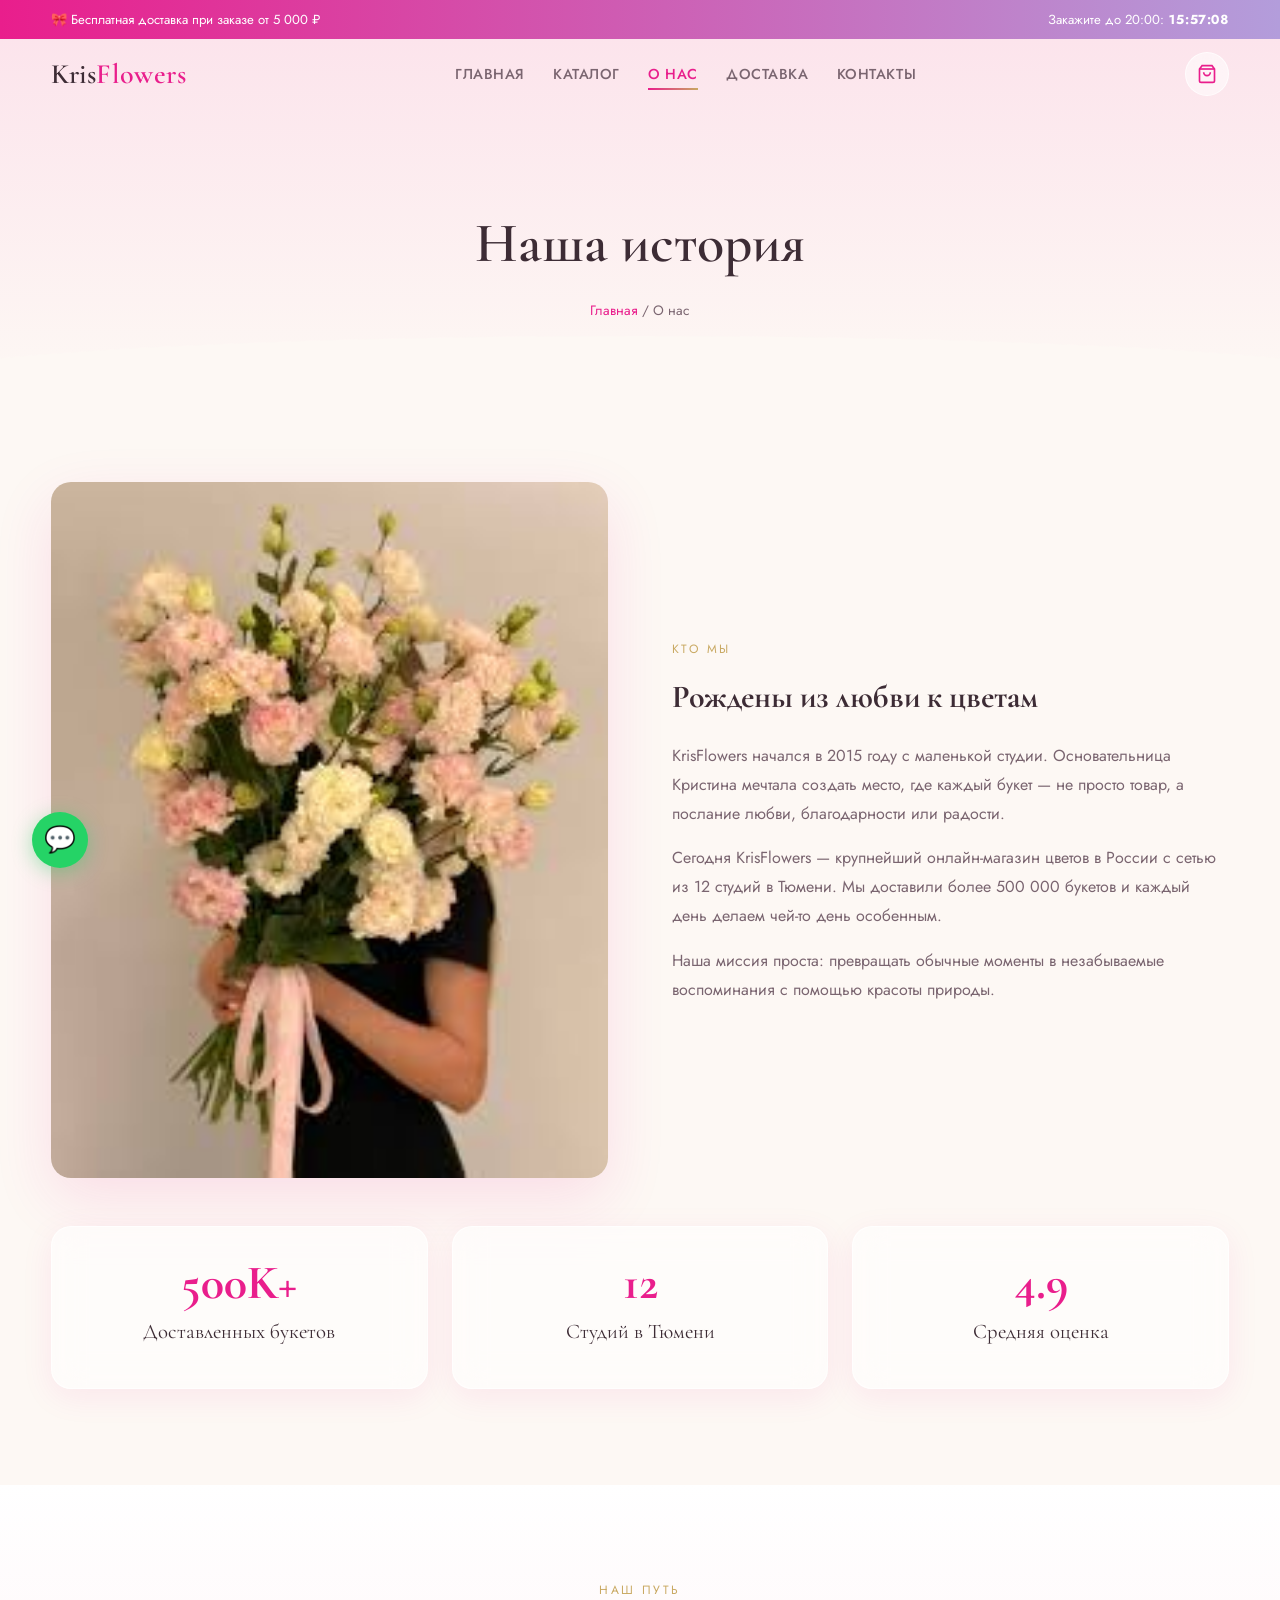
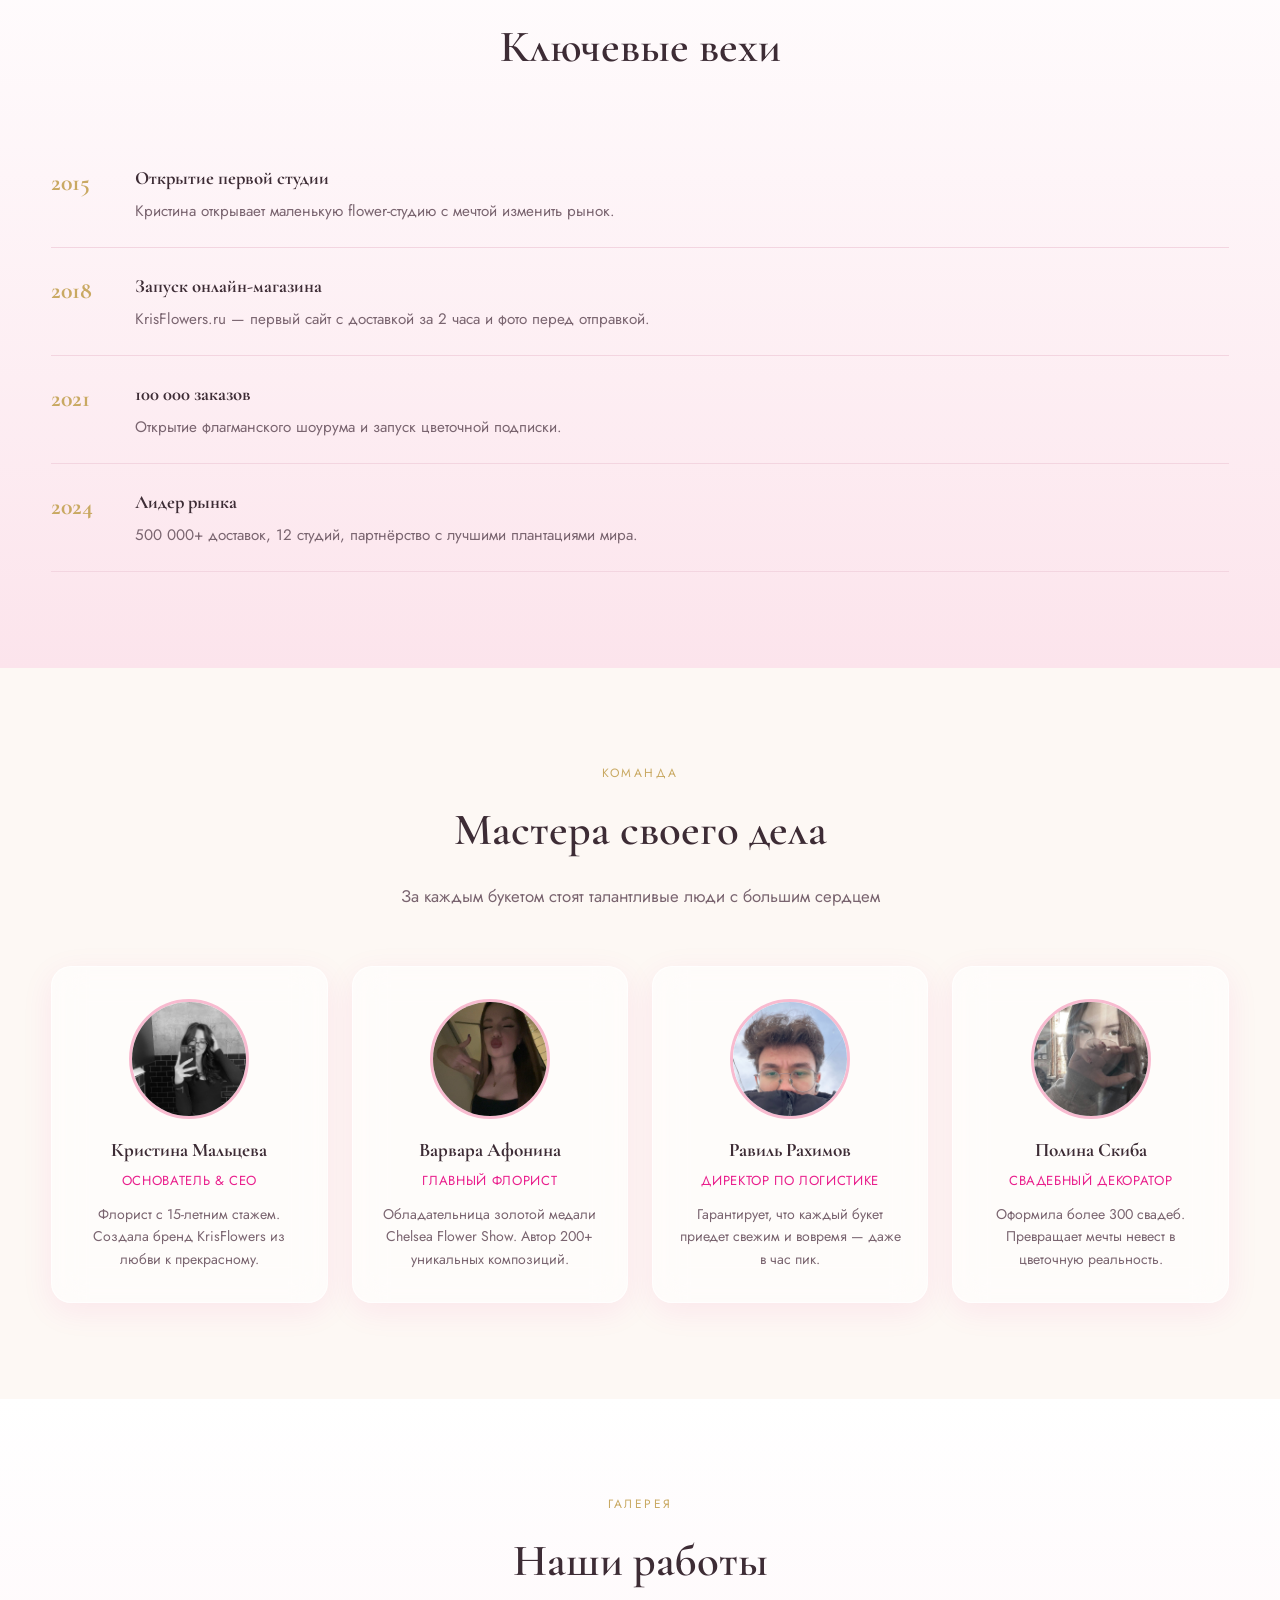
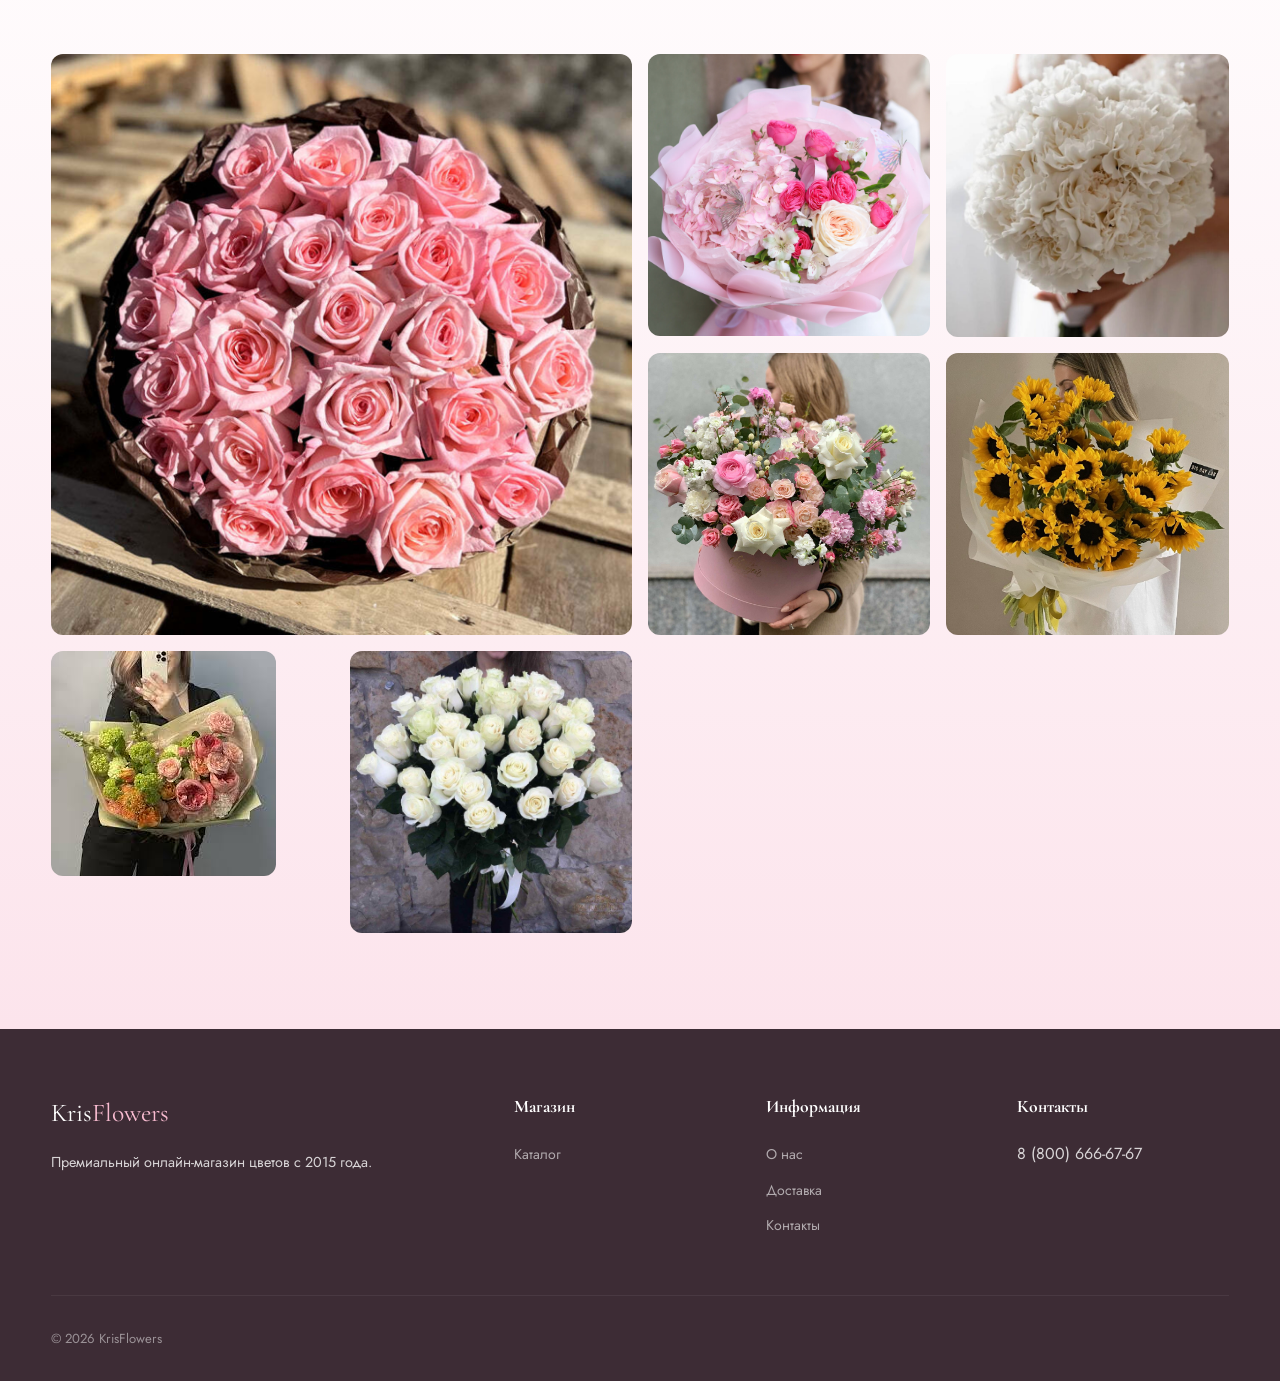
==== commit a370331b: "Add files via upload" ====
--- a/about.html
+++ b/about.html
@@ -50,7 +50,7 @@
     <div class="container">
       <div class="about-grid">
         <div class="about-img reveal">
-          <img src="https://images.unsplash.com/photo-1563241527-3004b7be0ffd?w=700&q=80" alt="Флорист KrisFlowers за работой">
+          <img src="assets/1.jpg" alt="Флорист KrisFlowers за работой">
         </div>
         <div class="about-text reveal">
           <div class="section__tag">Кто мы</div>
@@ -126,25 +126,25 @@
       </div>
       <div class="team-grid">
         <div class="glass-card team-card reveal">
-          <img class="team-card__photo" src="https://images.unsplash.com/photo-1580489944761-15a19d654956?w=200&q=80" alt="Кристина">
+          <img class="team-card__photo" src="assets/2.jpg" alt="Кристина">
           <h3 class="team-card__name">Кристина Мальцева</h3>
           <div class="team-card__role">Основатель & CEO</div>
           <p class="team-card__bio">Флорист с 15-летним стажем. Создала бренд KrisFlowers из любви к прекрасному.</p>
         </div>
         <div class="glass-card team-card reveal reveal-delay-1">
-          <img class="team-card__photo" src="https://images.unsplash.com/photo-1573496359142-b8d87734a5a2?w=200&q=80" alt="Мария">
+          <img class="team-card__photo" src="assets/4.jpg" alt="Варвара">
           <h3 class="team-card__name">Варвара Афонина</h3>
           <div class="team-card__role">Главный флорист</div>
           <p class="team-card__bio">Обладательница золотой медали Chelsea Flower Show. Автор 200+ уникальных композиций.</p>
         </div>
         <div class="glass-card team-card reveal reveal-delay-2">
-          <img class="team-card__photo" src="https://images.unsplash.com/photo-1472099645785-5658abf4ff4e?w=200&q=80" alt="Алексей">
+          <img class="team-card__photo" src="assets/3.jpg" alt="Равиль">
           <h3 class="team-card__name">Равиль Рахимов</h3>
           <div class="team-card__role">Директор по логистике</div>
           <p class="team-card__bio">Гарантирует, что каждый букет приедет свежим и вовремя — даже в час пик.</p>
         </div>
         <div class="glass-card team-card reveal reveal-delay-3">
-          <img class="team-card__photo" src="https://images.unsplash.com/photo-1544005313-94ddf0286df2?w=200&q=80" alt="София">
+          <img class="team-card__photo" src="assets/5.jpg" alt="Полина">
           <h3 class="team-card__name">Полина Скиба</h3>
           <div class="team-card__role">Свадебный декоратор</div>
           <p class="team-card__bio">Оформила более 300 свадеб. Превращает мечты невест в цветочную реальность.</p>
@@ -160,13 +160,13 @@
         <h2 class="section__title">Наши работы</h2>
       </div>
       <div class="gallery-grid reveal">
-        <img src="https://images.unsplash.com/photo-1518895949257-7621c3c786d7?w=600&q=80" alt="Букет роз">
-        <img src="https://images.unsplash.com/photo-1490750967868-88aa4486c946?w=400&q=80" alt="Весенний букет">
-        <img src="https://images.unsplash.com/photo-1526047932273-341f2a7631f9?w=400&q=80" alt="Свадебный букет">
-        <img src="https://images.unsplash.com/photo-1582794543139-344688ee618?w=400&q=80" alt="Коробка с цветами">
-        <img src="https://images.unsplash.com/photo-1455659817273-f96807779a8a?w=400&q=80" alt="Подсолнухи">
-        <img src="https://images.unsplash.com/photo-15086165123-006137e3d715?w=400&q=80" alt="Тропические цветы">
-        <img src="https://images.unsplash.com/photo-1487073188919-f3bca44ee1f9?w=400&q=80" alt="Белые розы">
+        <img src="assets/6.jpg" alt="Букет роз">
+        <img src="assets/7.jpg" alt="Весенний букет">
+        <img src="assets/8.jpg" alt="Свадебный букет">
+        <img src="assets/9.jpg" alt="Коробка с цветами">
+        <img src="assets/10.jpg" alt="Подсолнухи">
+        <img src="assets/11.jpg" alt="Тропические цветы">
+        <img src="assets/12.jpg" alt="Белые розы">
       </div>
     </div>
   </section>
@@ -205,7 +205,7 @@
     </div>
   </footer>
 
-  <a href="https://wa.me/78005553535" class="whatsapp-float" aria-label="WhatsApp">💬</a>
+  <a href="https://vk.com/hrustilda" class="whatsapp-float" aria-label="Vk">💬</a>
 
   <script src="js/products.js"></script>
   <script src="js/main.js"></script>
--- a/css/style.css
+++ b/css/style.css
@@ -221,7 +221,7 @@
 .hero__bg {
   position: absolute;
   inset: 0;
-  background: url('https://images.unsplash.com/photo-1490750967868-88aa4486c946?w=1920&q=80') center/cover no-repeat;
+  background: url('assets/89170.jpg') center/cover no-repeat;
 }
 
 .hero__overlay {
